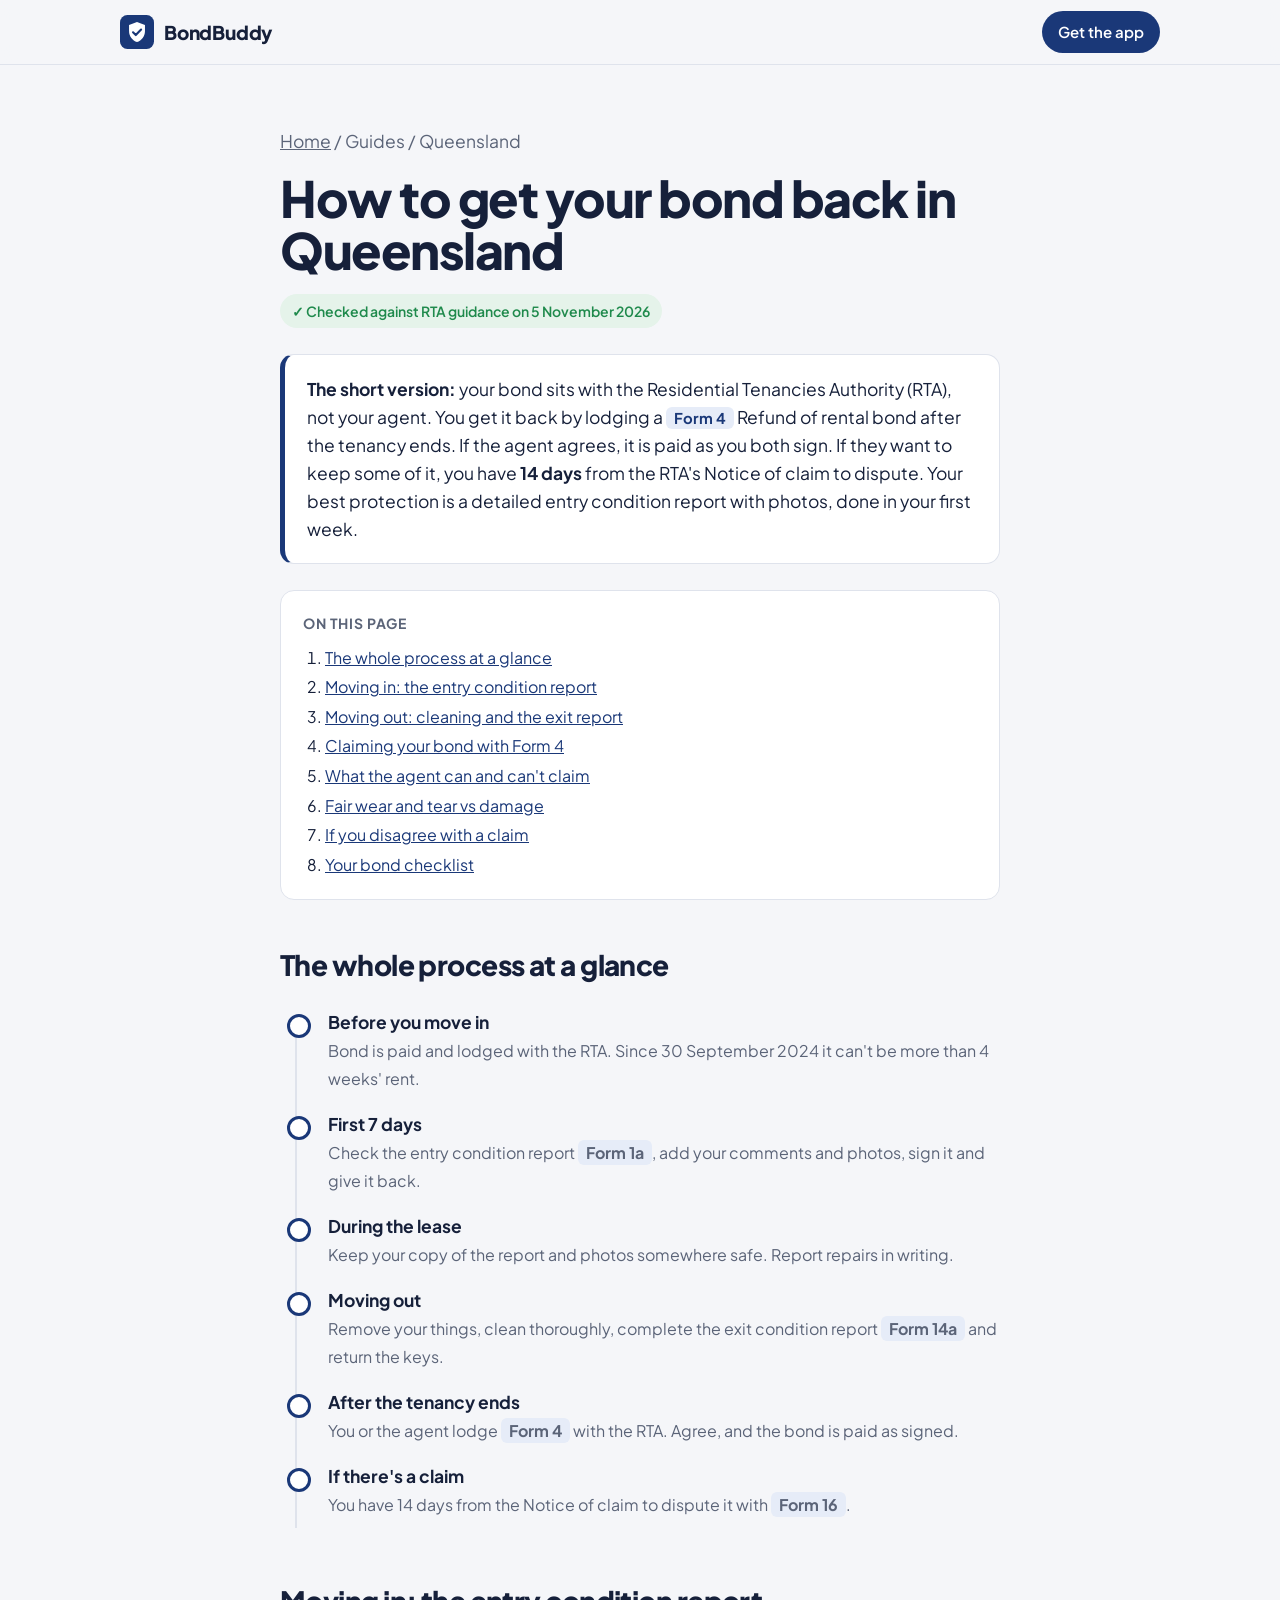
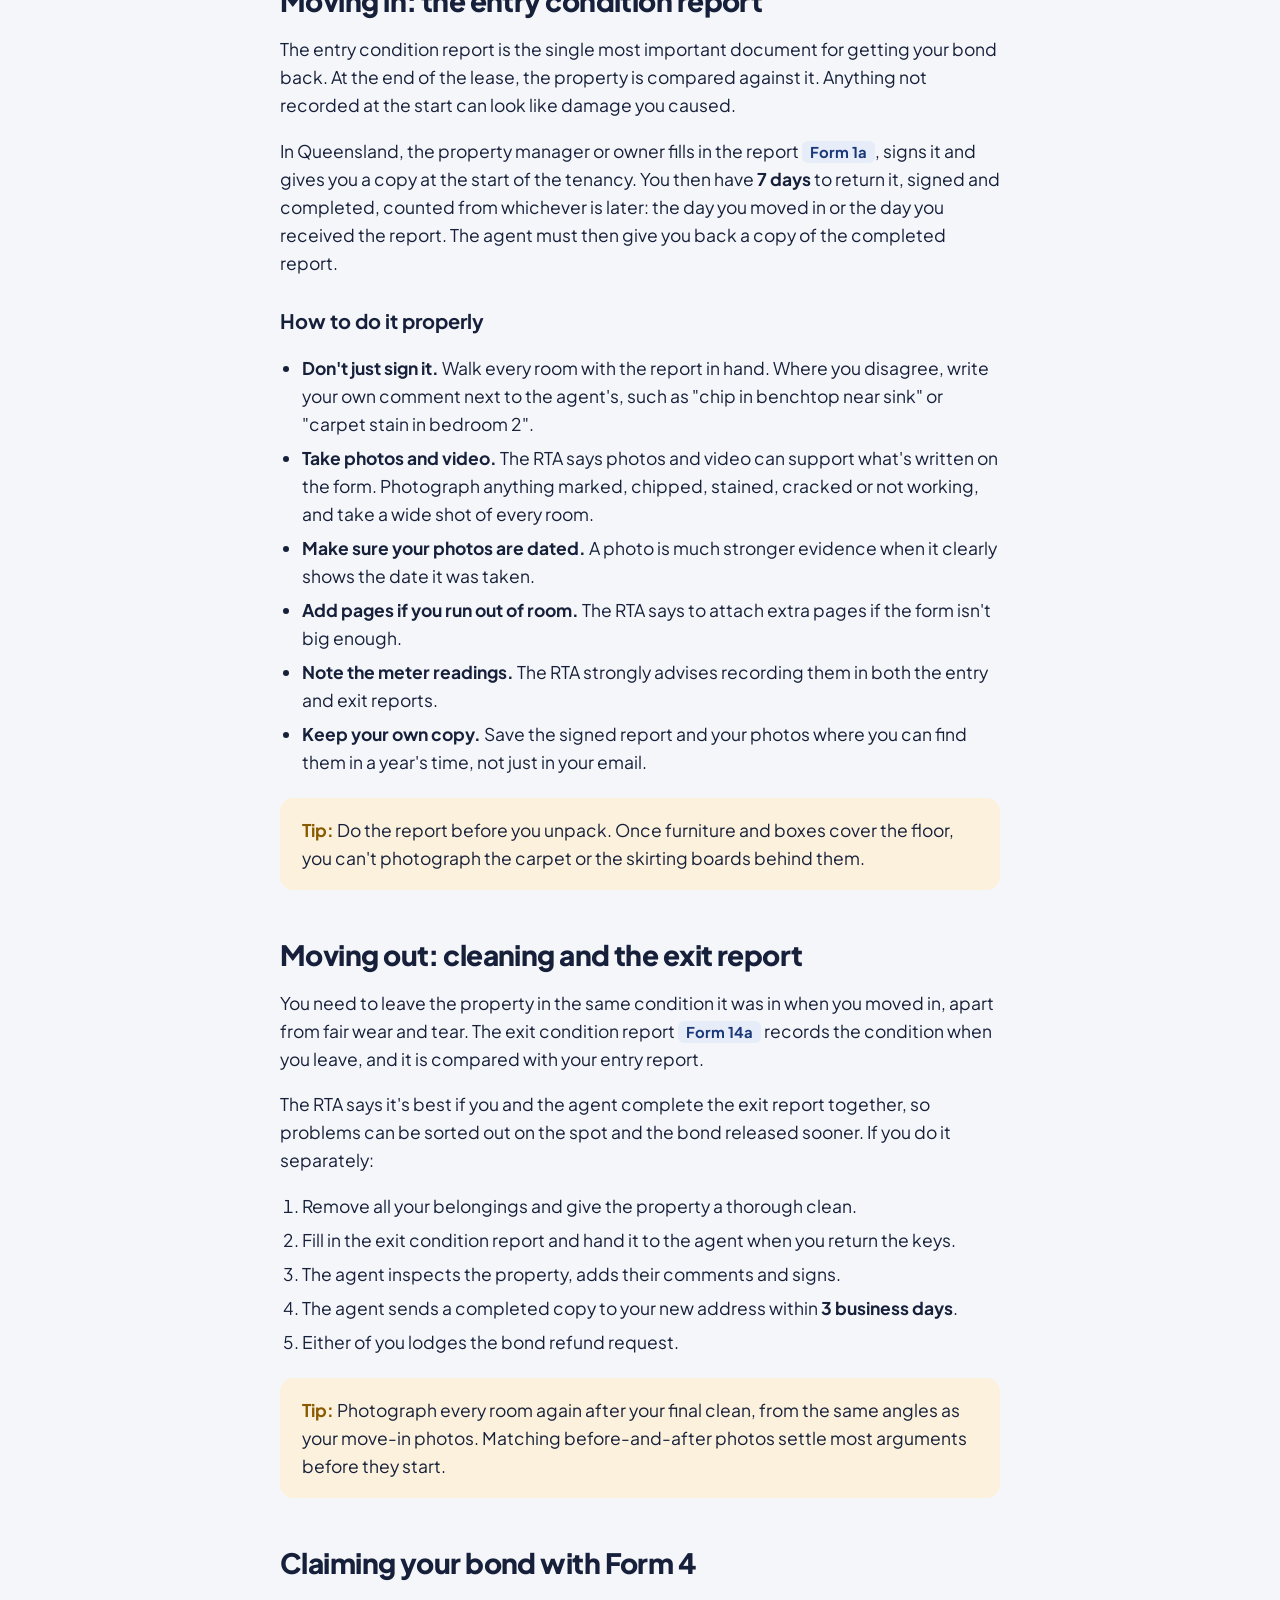
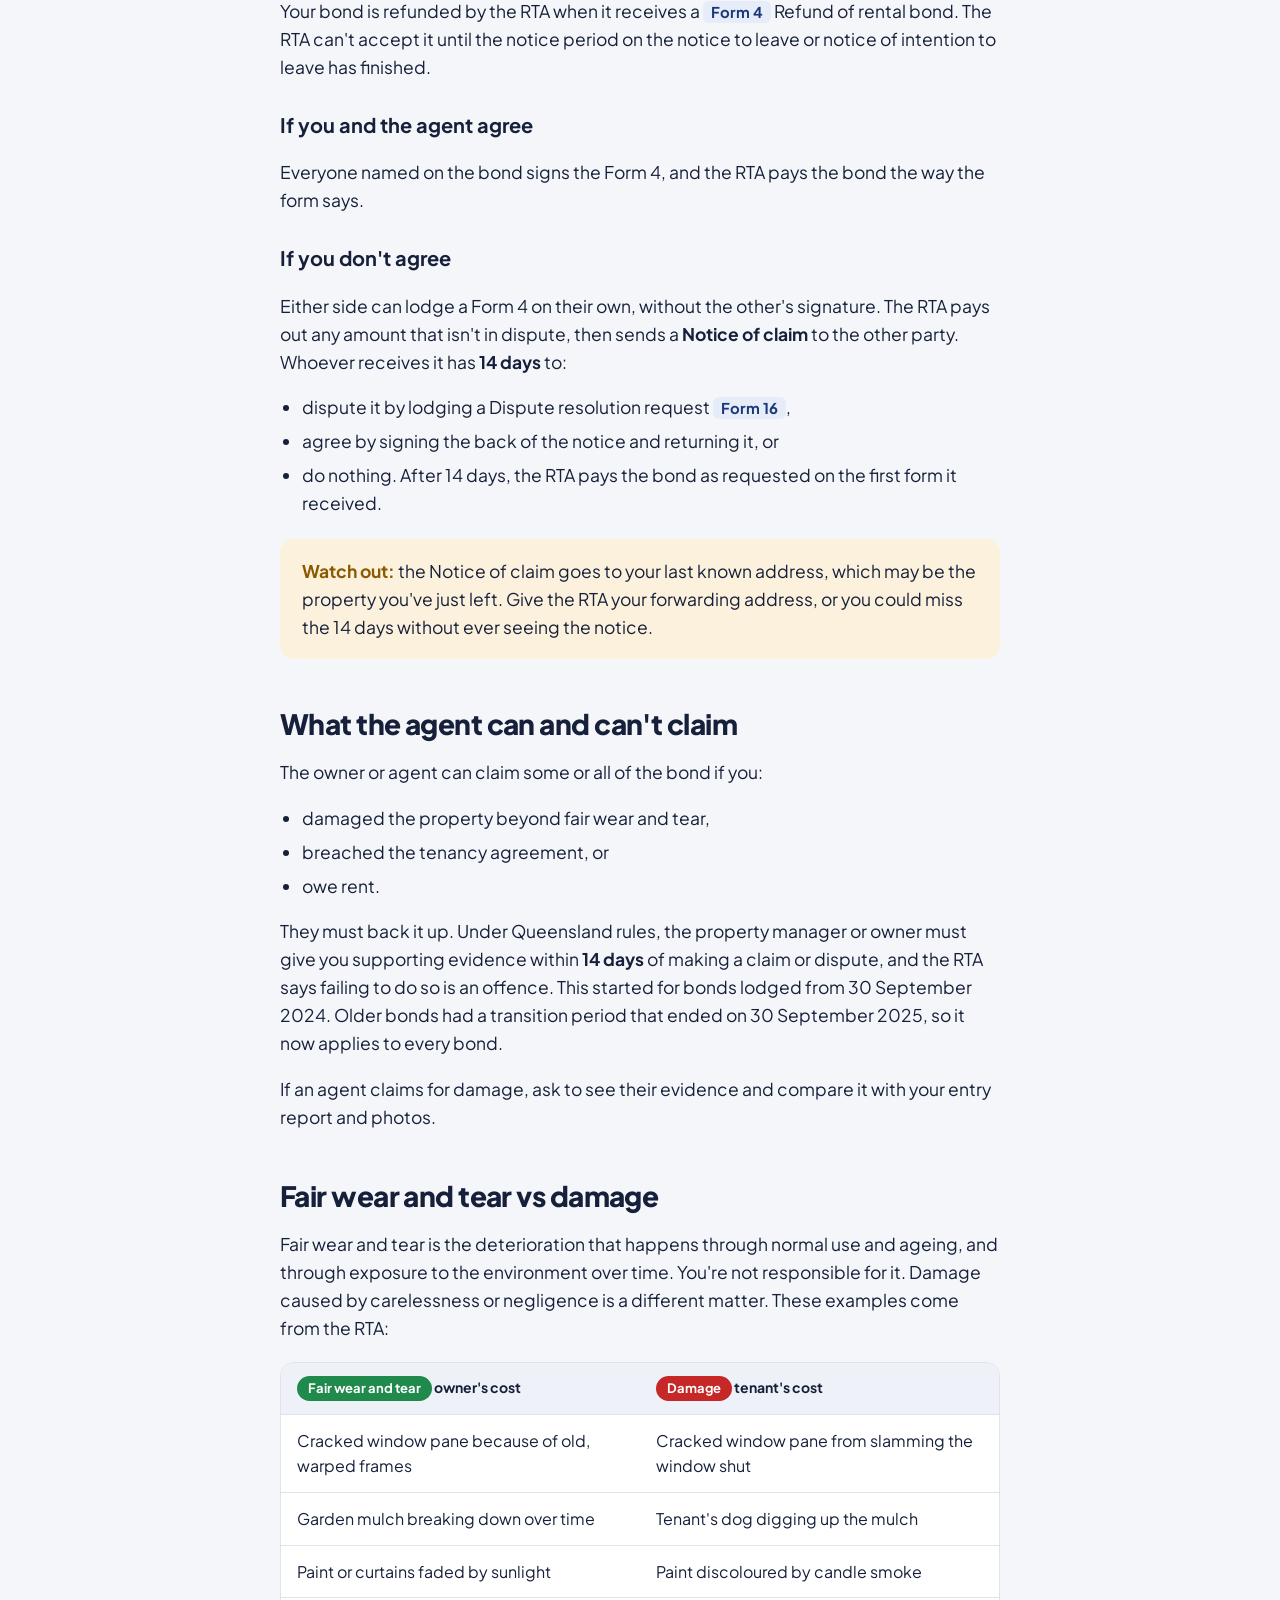
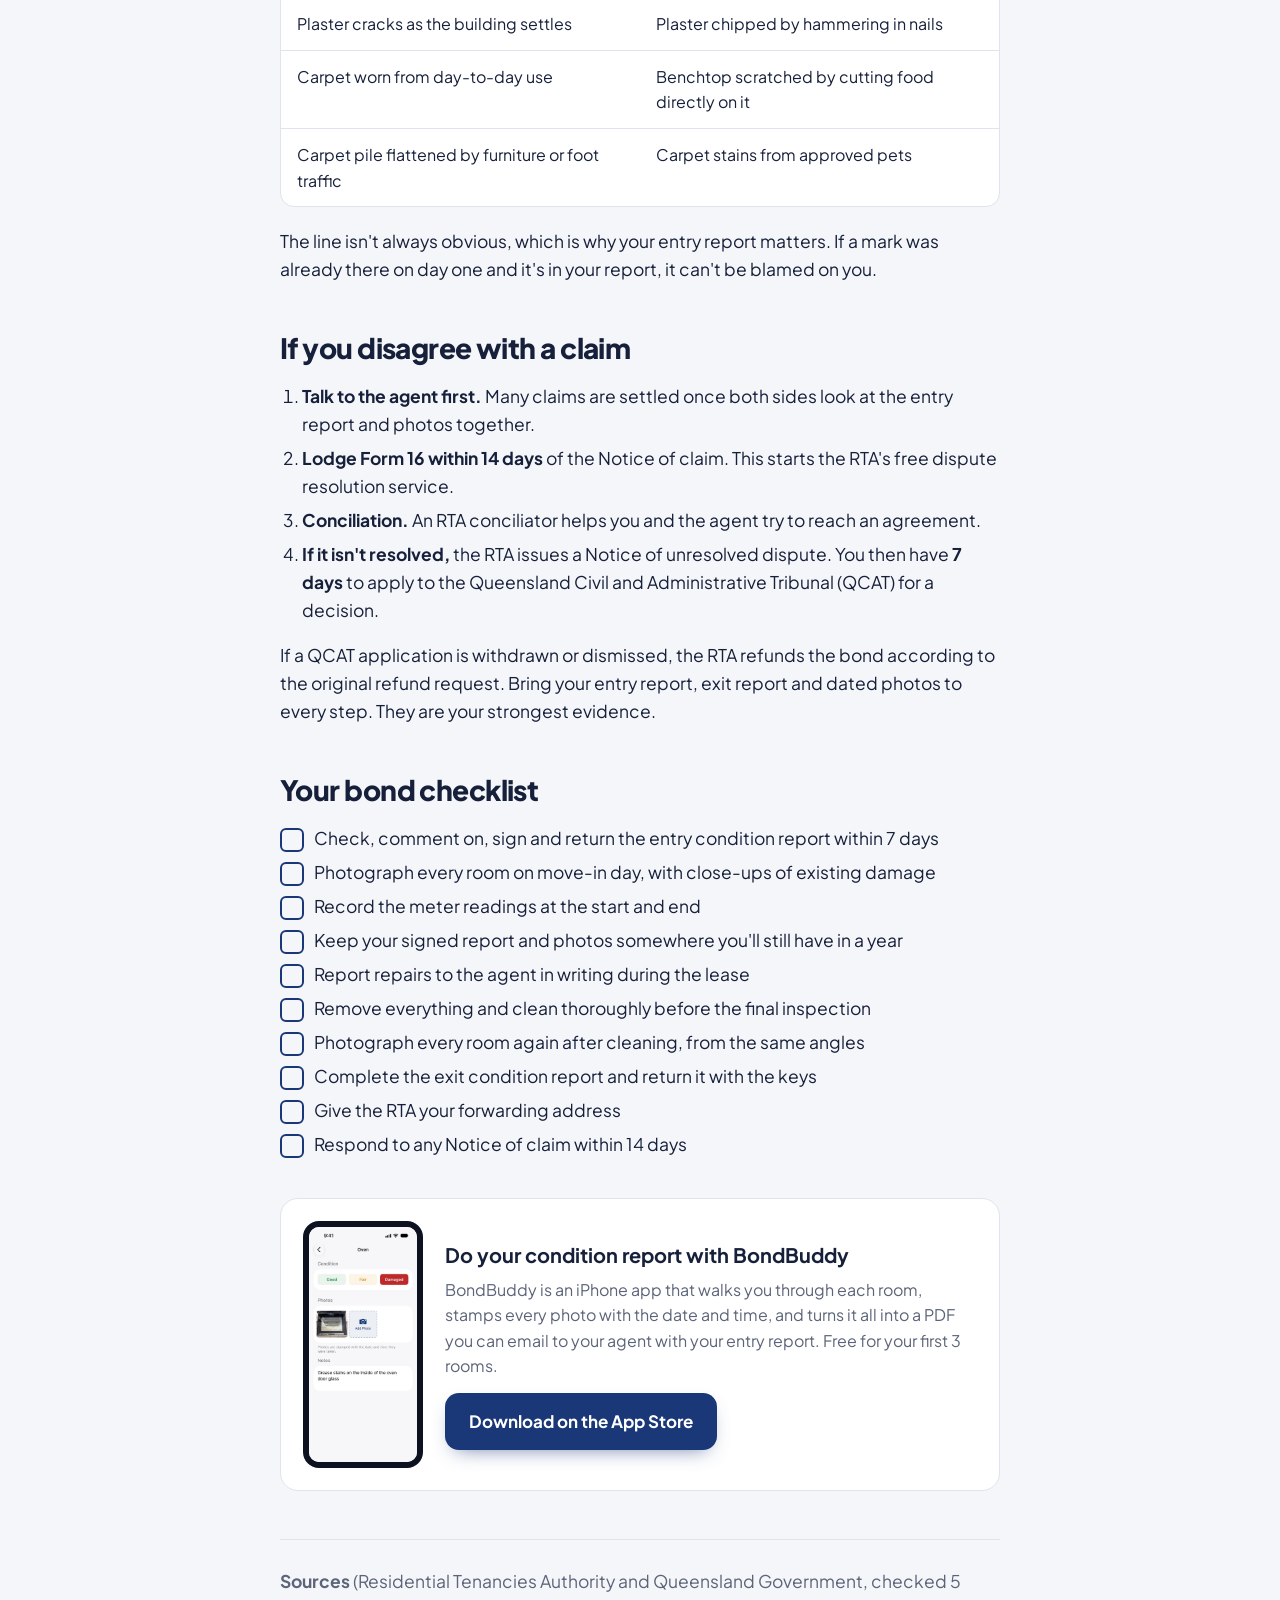
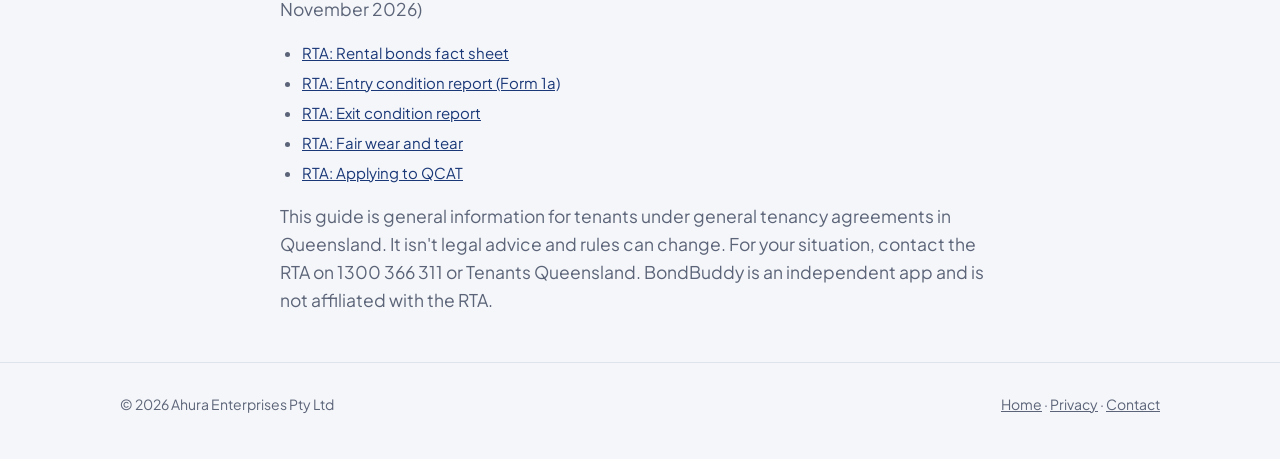
==== bond-back-queensland.html @ a448bb07 "Add files via upload" ====
<!doctype html>
<html lang="en-AU">
<head>
  <meta charset="utf-8">
  <meta name="viewport" content="width=device-width, initial-scale=1">
  <title>How to Get Your Bond Back in Queensland (2026 Tenant Guide) | BondBuddy</title>
  <meta name="description" content="A step-by-step guide for Queensland renters: the entry condition report, exit report, Form 4 bond refund, the 14-day dispute window, fair wear and tear, and what to do if the agent claims your bond.">
  <link rel="canonical" href="https://bondbuddyapp.com/bond-back-queensland.html">
  <link rel="icon" href="favicon.svg" type="image/svg+xml">
  <link rel="apple-touch-icon" href="apple-touch-icon.png">
  <meta name="apple-itunes-app" content="app-id=6800467754">
  <meta property="og:type" content="article">
  <meta property="og:title" content="How to get your bond back in Queensland">
  <meta property="og:description" content="Entry report, exit report, Form 4, the 14-day dispute window and fair wear and tear, explained for tenants.">
  <meta property="og:url" content="https://bondbuddyapp.com/bond-back-queensland.html">
  <meta property="og:image" content="https://bondbuddyapp.com/og-image.jpg">
  <meta name="twitter:card" content="summary_large_image">
  <link rel="preconnect" href="https://fonts.googleapis.com">
  <link rel="preconnect" href="https://fonts.gstatic.com" crossorigin>
  <link href="https://fonts.googleapis.com/css2?family=Plus+Jakarta+Sans:wght@400;600;700;800&display=swap" rel="stylesheet">
  <link rel="stylesheet" href="style.css">
  <script type="application/ld+json">
  {
    "@context": "https://schema.org",
    "@type": "Article",
    "headline": "How to get your bond back in Queensland",
    "description": "A step-by-step guide for Queensland renters covering the entry and exit condition reports, the Form 4 bond refund, disputes and fair wear and tear.",
    "datePublished": "2026-11-05",
    "dateModified": "2026-11-05",
    "author": { "@type": "Organization", "name": "BondBuddy" },
    "publisher": { "@type": "Organization", "name": "Ahura Enterprises Pty Ltd" },
    "mainEntityOfPage": "https://bondbuddyapp.com/bond-back-queensland.html"
  }
  </script>
  <script type="application/ld+json">
  {
    "@context": "https://schema.org",
    "@type": "FAQPage",
    "mainEntity": [
      {
        "@type": "Question",
        "name": "How long do I have to dispute a bond claim in Queensland?",
        "acceptedAnswer": { "@type": "Answer", "text": "14 days from when the RTA sends you a Notice of claim. To dispute, lodge a Dispute resolution request (Form 16). If you do nothing for 14 days, the RTA pays the bond as requested on the first refund form it received." }
      },
      {
        "@type": "Question",
        "name": "How long do I have to return my entry condition report in Queensland?",
        "acceptedAnswer": { "@type": "Answer", "text": "7 days after the later of the day you moved in or the day you were given the report. Add your own comments on anything you disagree with before you sign and return it." }
      },
      {
        "@type": "Question",
        "name": "Can the agent claim my bond for fair wear and tear?",
        "acceptedAnswer": { "@type": "Answer", "text": "No. Tenants must leave the property in the same condition as at the start, apart from fair wear and tear. Wear from normal use and ageing, such as faded paint or carpet worn by foot traffic, is the owner's responsibility." }
      },
      {
        "@type": "Question",
        "name": "Does the agent have to show me evidence for a bond claim?",
        "acceptedAnswer": { "@type": "Answer", "text": "Yes. Under Queensland rules the property manager or owner must give you supporting evidence within 14 days of making a claim or dispute. The RTA says not providing it is an offence." }
      }
    ]
  }
  </script>
</head>
<body>

<header class="site-header">
  <div class="wrap">
    <a class="brand" href="./">
      <svg viewBox="0 0 64 64" aria-hidden="true"><rect width="64" height="64" rx="14" fill="#1a3878"/><path d="M32 13l15 6v11c0 10.5-6.4 17.6-15 21-8.6-3.4-15-10.5-15-21V19z" fill="#fff"/><path d="M24.5 32.5l5.2 5.2 10-10.4" fill="none" stroke="#1a3878" stroke-width="4" stroke-linecap="round" stroke-linejoin="round"/></svg>
      BondBuddy
    </a>
    <nav class="nav">
      <a class="btn-small" href="https://apps.apple.com/app/apple-store/id6800467754?pt=128918970&amp;ct=bondbuddy-web&amp;mt=8">Get the app</a>
    </nav>
  </div>
</header>

<main class="article">
  <div class="wrap">
    <p class="crumbs"><a href="./">Home</a> / Guides / Queensland</p>
    <h1>How to get your bond back in Queensland</h1>
    <span class="checked">✓ Checked against RTA guidance on 5 November 2026</span>

    <div class="answer">
      <p><strong>The short version:</strong> your bond sits with the Residential Tenancies Authority (RTA), not your agent. You get it back by lodging a <span class="form-tag">Form 4</span> Refund of rental bond after the tenancy ends. If the agent agrees, it is paid as you both sign. If they want to keep some of it, you have <strong>14 days</strong> from the RTA's Notice of claim to dispute. Your best protection is a detailed entry condition report with photos, done in your first week.</p>
    </div>

    <nav class="toc" aria-label="On this page">
      <strong>On this page</strong>
      <ol>
        <li><a href="#timeline">The whole process at a glance</a></li>
        <li><a href="#move-in">Moving in: the entry condition report</a></li>
        <li><a href="#move-out">Moving out: cleaning and the exit report</a></li>
        <li><a href="#refund">Claiming your bond with Form 4</a></li>
        <li><a href="#claims">What the agent can and can't claim</a></li>
        <li><a href="#wear">Fair wear and tear vs damage</a></li>
        <li><a href="#dispute">If you disagree with a claim</a></li>
        <li><a href="#checklist">Your bond checklist</a></li>
      </ol>
    </nav>

    <h2 id="timeline">The whole process at a glance</h2>
    <ol class="timeline">
      <li><strong>Before you move in</strong><span>Bond is paid and lodged with the RTA. Since 30 September 2024 it can't be more than 4 weeks' rent.</span></li>
      <li><strong>First 7 days</strong><span>Check the entry condition report <span class="form-tag">Form 1a</span>, add your comments and photos, sign it and give it back.</span></li>
      <li><strong>During the lease</strong><span>Keep your copy of the report and photos somewhere safe. Report repairs in writing.</span></li>
      <li><strong>Moving out</strong><span>Remove your things, clean thoroughly, complete the exit condition report <span class="form-tag">Form 14a</span> and return the keys.</span></li>
      <li><strong>After the tenancy ends</strong><span>You or the agent lodge <span class="form-tag">Form 4</span> with the RTA. Agree, and the bond is paid as signed.</span></li>
      <li><strong>If there's a claim</strong><span>You have 14 days from the Notice of claim to dispute it with <span class="form-tag">Form 16</span>.</span></li>
    </ol>

    <h2 id="move-in">Moving in: the entry condition report</h2>
    <p>The entry condition report is the single most important document for getting your bond back. At the end of the lease, the property is compared against it. Anything not recorded at the start can look like damage you caused.</p>
    <p>In Queensland, the property manager or owner fills in the report <span class="form-tag">Form 1a</span>, signs it and gives you a copy at the start of the tenancy. You then have <strong>7 days</strong> to return it, signed and completed, counted from whichever is later: the day you moved in or the day you received the report. The agent must then give you back a copy of the completed report.</p>
    <h3>How to do it properly</h3>
    <ul>
      <li><strong>Don't just sign it.</strong> Walk every room with the report in hand. Where you disagree, write your own comment next to the agent's, such as "chip in benchtop near sink" or "carpet stain in bedroom 2".</li>
      <li><strong>Take photos and video.</strong> The RTA says photos and video can support what's written on the form. Photograph anything marked, chipped, stained, cracked or not working, and take a wide shot of every room.</li>
      <li><strong>Make sure your photos are dated.</strong> A photo is much stronger evidence when it clearly shows the date it was taken.</li>
      <li><strong>Add pages if you run out of room.</strong> The RTA says to attach extra pages if the form isn't big enough.</li>
      <li><strong>Note the meter readings.</strong> The RTA strongly advises recording them in both the entry and exit reports.</li>
      <li><strong>Keep your own copy.</strong> Save the signed report and your photos where you can find them in a year's time, not just in your email.</li>
    </ul>

    <div class="tip">
      <p><strong>Tip:</strong> Do the report before you unpack. Once furniture and boxes cover the floor, you can't photograph the carpet or the skirting boards behind them.</p>
    </div>

    <h2 id="move-out">Moving out: cleaning and the exit report</h2>
    <p>You need to leave the property in the same condition it was in when you moved in, apart from fair wear and tear. The exit condition report <span class="form-tag">Form 14a</span> records the condition when you leave, and it is compared with your entry report.</p>
    <p>The RTA says it's best if you and the agent complete the exit report together, so problems can be sorted out on the spot and the bond released sooner. If you do it separately:</p>
    <ol>
      <li>Remove all your belongings and give the property a thorough clean.</li>
      <li>Fill in the exit condition report and hand it to the agent when you return the keys.</li>
      <li>The agent inspects the property, adds their comments and signs.</li>
      <li>The agent sends a completed copy to your new address within <strong>3 business days</strong>.</li>
      <li>Either of you lodges the bond refund request.</li>
    </ol>
    <div class="tip">
      <p><strong>Tip:</strong> Photograph every room again after your final clean, from the same angles as your move-in photos. Matching before-and-after photos settle most arguments before they start.</p>
    </div>

    <h2 id="refund">Claiming your bond with Form 4</h2>
    <p>Your bond is refunded by the RTA when it receives a <span class="form-tag">Form 4</span> Refund of rental bond. The RTA can't accept it until the notice period on the notice to leave or notice of intention to leave has finished.</p>
    <h3>If you and the agent agree</h3>
    <p>Everyone named on the bond signs the Form 4, and the RTA pays the bond the way the form says.</p>
    <h3>If you don't agree</h3>
    <p>Either side can lodge a Form 4 on their own, without the other's signature. The RTA pays out any amount that isn't in dispute, then sends a <strong>Notice of claim</strong> to the other party. Whoever receives it has <strong>14 days</strong> to:</p>
    <ul>
      <li>dispute it by lodging a Dispute resolution request <span class="form-tag">Form 16</span>,</li>
      <li>agree by signing the back of the notice and returning it, or</li>
      <li>do nothing. After 14 days, the RTA pays the bond as requested on the first form it received.</li>
    </ul>
    <div class="tip">
      <p><strong>Watch out:</strong> the Notice of claim goes to your last known address, which may be the property you've just left. Give the RTA your forwarding address, or you could miss the 14 days without ever seeing the notice.</p>
    </div>

    <h2 id="claims">What the agent can and can't claim</h2>
    <p>The owner or agent can claim some or all of the bond if you:</p>
    <ul>
      <li>damaged the property beyond fair wear and tear,</li>
      <li>breached the tenancy agreement, or</li>
      <li>owe rent.</li>
    </ul>
    <p>They must back it up. Under Queensland rules, the property manager or owner must give you supporting evidence within <strong>14 days</strong> of making a claim or dispute, and the RTA says failing to do so is an offence. This started for bonds lodged from 30 September 2024. Older bonds had a transition period that ended on 30 September 2025, so it now applies to every bond.</p>
    <p>If an agent claims for damage, ask to see their evidence and compare it with your entry report and photos.</p>

    <h2 id="wear">Fair wear and tear vs damage</h2>
    <p>Fair wear and tear is the deterioration that happens through normal use and ageing, and through exposure to the environment over time. You're not responsible for it. Damage caused by carelessness or negligence is a different matter. These examples come from the RTA:</p>
    <table class="compare">
      <thead><tr><th><span class="badge good">Fair wear and tear</span> owner's cost</th><th><span class="badge damaged">Damage</span> tenant's cost</th></tr></thead>
      <tbody>
        <tr><td data-label="Fair wear and tear">Cracked window pane because of old, warped frames</td><td data-label="Damage">Cracked window pane from slamming the window shut</td></tr>
        <tr><td data-label="Fair wear and tear">Garden mulch breaking down over time</td><td data-label="Damage">Tenant's dog digging up the mulch</td></tr>
        <tr><td data-label="Fair wear and tear">Paint or curtains faded by sunlight</td><td data-label="Damage">Paint discoloured by candle smoke</td></tr>
        <tr><td data-label="Fair wear and tear">Plaster cracks as the building settles</td><td data-label="Damage">Plaster chipped by hammering in nails</td></tr>
        <tr><td data-label="Fair wear and tear">Carpet worn from day-to-day use</td><td data-label="Damage">Benchtop scratched by cutting food directly on it</td></tr>
        <tr><td data-label="Fair wear and tear">Carpet pile flattened by furniture or foot traffic</td><td data-label="Damage">Carpet stains from approved pets</td></tr>
      </tbody>
    </table>
    <p>The line isn't always obvious, which is why your entry report matters. If a mark was already there on day one and it's in your report, it can't be blamed on you.</p>

    <h2 id="dispute">If you disagree with a claim</h2>
    <ol>
      <li><strong>Talk to the agent first.</strong> Many claims are settled once both sides look at the entry report and photos together.</li>
      <li><strong>Lodge Form 16 within 14 days</strong> of the Notice of claim. This starts the RTA's free dispute resolution service.</li>
      <li><strong>Conciliation.</strong> An RTA conciliator helps you and the agent try to reach an agreement.</li>
      <li><strong>If it isn't resolved,</strong> the RTA issues a Notice of unresolved dispute. You then have <strong>7 days</strong> to apply to the Queensland Civil and Administrative Tribunal (QCAT) for a decision.</li>
    </ol>
    <p>If a QCAT application is withdrawn or dismissed, the RTA refunds the bond according to the original refund request. Bring your entry report, exit report and dated photos to every step. They are your strongest evidence.</p>

    <h2 id="checklist">Your bond checklist</h2>
    <ul class="checklist">
      <li>Check, comment on, sign and return the entry condition report within 7 days</li>
      <li>Photograph every room on move-in day, with close-ups of existing damage</li>
      <li>Record the meter readings at the start and end</li>
      <li>Keep your signed report and photos somewhere you'll still have in a year</li>
      <li>Report repairs to the agent in writing during the lease</li>
      <li>Remove everything and clean thoroughly before the final inspection</li>
      <li>Photograph every room again after cleaning, from the same angles</li>
      <li>Complete the exit condition report and return it with the keys</li>
      <li>Give the RTA your forwarding address</li>
      <li>Respond to any Notice of claim within 14 days</li>
    </ul>

    <div class="app-box">
      <img src="shot-item.jpg" width="640" height="1391" loading="lazy" alt="BondBuddy item screen with a damaged oven, photo and note">
      <div>
        <h3>Do your condition report with BondBuddy</h3>
        <p>BondBuddy is an iPhone app that walks you through each room, stamps every photo with the date and time, and turns it all into a PDF you can email to your agent with your entry report. Free for your first 3 rooms.</p>
        <a class="btn" href="https://apps.apple.com/app/apple-store/id6800467754?pt=128918970&amp;ct=bondbuddy-web&amp;mt=8">Download on the App Store</a>
      </div>
    </div>

    <div class="sources">
      <p><strong>Sources</strong> (Residential Tenancies Authority and Queensland Government, checked 5 November 2026)</p>
      <ul>
        <li><a href="https://www.rta.qld.gov.au/forms-resources/fact-sheets/general-tenancy-fact-sheets/rental-bonds-fact-sheet">RTA: Rental bonds fact sheet</a></li>
        <li><a href="https://www.rta.qld.gov.au/forms-resources/forms/forms-for-general-tenancies/entry-condition-report-general-tenancies-form-1a">RTA: Entry condition report (Form 1a)</a></li>
        <li><a href="https://rta.qld.gov.au/renting/ending-a-tenancy/exit-condition-report">RTA: Exit condition report</a></li>
        <li><a href="https://www.rta.qld.gov.au/renting/ending-a-tenancy/bond-refunds/fair-wear-and-tear">RTA: Fair wear and tear</a></li>
        <li><a href="https://www.rta.qld.gov.au/disputes/applying-to-qcat">RTA: Applying to QCAT</a></li>
      </ul>
      <p class="disclaimer">This guide is general information for tenants under general tenancy agreements in Queensland. It isn't legal advice and rules can change. For your situation, contact the RTA on 1300 366 311 or Tenants Queensland. BondBuddy is an independent app and is not affiliated with the RTA.</p>
    </div>
  </div>
</main>

<footer class="site-footer">
  <div class="wrap">
    <span>© 2026 Ahura Enterprises Pty Ltd</span>
    <span><a href="./">Home</a> · <a href="privacy.html">Privacy</a> · <a href="mailto:ahuraenterprises@icloud.com">Contact</a></span>
  </div>
</footer>

</body>
</html>
---- style.css ----
/* BondBuddy website — shared styles */
:root {
  --navy: #1a3878;
  --navy-deep: #0f2350;
  --ink: #16203a;
  --muted: #5b6478;
  --line: #dfe3ec;
  --paper: #f5f6f9;
  --card: #ffffff;
  --good: #1f8a4c;
  --good-bg: #e5f3ea;
  --fair: #d9940f;
  --fair-bg: #fcf1dc;
  --damaged: #c62828;
  --damaged-bg: #fbe4e4;
  --radius: 18px;
  --maxw: 1080px;
}

* { box-sizing: border-box; }
html { -webkit-text-size-adjust: 100%; }
body {
  margin: 0;
  background: var(--paper);
  color: var(--ink);
  font-family: "Plus Jakarta Sans", -apple-system, BlinkMacSystemFont, "Segoe UI", sans-serif;
  font-size: 17px;
  line-height: 1.6;
}
img { max-width: 100%; height: auto; display: block; }
a { color: var(--navy); }
a:hover { color: var(--navy-deep); }

.wrap { max-width: var(--maxw); margin: 0 auto; padding: 0 20px; }

/* ---------- Header ---------- */
.site-header {
  position: sticky; top: 0; z-index: 10;
  background: rgba(245, 246, 249, 0.92);
  backdrop-filter: saturate(160%) blur(10px);
  -webkit-backdrop-filter: saturate(160%) blur(10px);
  border-bottom: 1px solid var(--line);
}
.site-header .wrap {
  display: flex; align-items: center; justify-content: space-between;
  height: 64px; gap: 16px;
}
.brand {
  display: flex; align-items: center; gap: 10px;
  text-decoration: none; color: var(--ink);
  font-weight: 800; font-size: 19px; letter-spacing: -0.01em;
}
.brand svg { width: 34px; height: 34px; flex: none; }
.nav { display: flex; align-items: center; gap: 22px; }
.nav a { text-decoration: none; color: var(--muted); font-weight: 600; font-size: 15px; }
.nav a:hover { color: var(--ink); }
.nav .btn-small {
  background: var(--navy); color: #fff; padding: 9px 16px; border-radius: 999px;
}
.nav .btn-small:hover { background: var(--navy-deep); color: #fff; }
@media (max-width: 640px) {
  .nav .hide-sm { display: none; }
}

/* ---------- Buttons ---------- */
.btn {
  display: inline-flex; align-items: center; gap: 10px;
  background: var(--navy); color: #fff; text-decoration: none;
  font-weight: 700; font-size: 17px;
  padding: 15px 24px; border-radius: 14px;
  box-shadow: 0 8px 20px -10px rgba(26, 56, 120, 0.7);
}
.btn:hover { background: var(--navy-deep); color: #fff; }
.btn svg { width: 20px; height: 20px; }
.btn-note { color: var(--muted); font-size: 14px; margin-top: 12px; }

/* ---------- Condition badges (the visual motif) ---------- */
.badge {
  display: inline-block; font-weight: 700; font-size: 13px; line-height: 1;
  padding: 6px 11px; border-radius: 999px; color: #fff; white-space: nowrap;
}
.badge.good { background: var(--good); }
.badge.fair { background: var(--fair); }
.badge.damaged { background: var(--damaged); }

/* ---------- Hero ---------- */
.hero { padding: 64px 0 40px; }
.hero .wrap {
  display: grid; grid-template-columns: 1.15fr 0.85fr; gap: 48px; align-items: center;
}
.eyebrow {
  display: inline-flex; align-items: center; gap: 8px;
  font-size: 13px; font-weight: 700; letter-spacing: 0.08em; text-transform: uppercase;
  color: var(--navy);
}
h1 {
  font-size: clamp(38px, 5.6vw, 62px); line-height: 1.04; letter-spacing: -0.03em;
  margin: 14px 0 18px; font-weight: 800;
}
h1 .strike { position: relative; white-space: nowrap; }
.lede { font-size: 19px; color: var(--muted); max-width: 34em; margin: 0 0 28px; }
.hero-badges { display: flex; gap: 8px; margin-top: 26px; flex-wrap: wrap; }

.phone {
  background: #0d1220; border-radius: 44px; padding: 11px;
  box-shadow: 0 30px 60px -28px rgba(15, 35, 80, 0.55), 0 0 0 1px rgba(255,255,255,0.06) inset;
  max-width: 300px; margin: 0 auto;
}
.phone img { border-radius: 34px; width: 100%; }

@media (max-width: 820px) {
  .hero { padding-top: 36px; }
  .hero .wrap { grid-template-columns: 1fr; gap: 36px; }
  .phone { max-width: 250px; }
}

/* ---------- Deadline strip ---------- */
.deadlines { padding: 24px 0 8px; }
.deadlines .panel {
  background: var(--navy); color: #fff; border-radius: var(--radius);
  padding: 30px 30px 26px;
}
.deadlines h2 { color: #fff; font-size: 22px; margin: 0 0 4px; letter-spacing: -0.01em; }
.deadlines .sub { color: #c9d4ee; margin: 0 0 22px; font-size: 15px; }
.deadline-grid { display: grid; grid-template-columns: repeat(3, 1fr); gap: 16px; }
.deadline {
  background: rgba(255,255,255,0.07); border: 1px solid rgba(255,255,255,0.12);
  border-radius: 14px; padding: 18px;
}
.deadline .num { font-size: 40px; font-weight: 800; line-height: 1; letter-spacing: -0.03em; }
.deadline .num span { font-size: 17px; font-weight: 700; margin-left: 4px; letter-spacing: 0; }
.deadline p { margin: 10px 0 0; font-size: 15px; color: #dfe6f6; line-height: 1.45; }
.deadlines .more { margin: 18px 0 0; font-size: 15px; }
.deadlines .more a { color: #fff; font-weight: 700; }
@media (max-width: 760px) { .deadline-grid { grid-template-columns: 1fr; } }

/* ---------- Steps ---------- */
section.block { padding: 64px 0; }
.block h2 {
  font-size: clamp(28px, 3.6vw, 40px); line-height: 1.1; letter-spacing: -0.02em;
  margin: 0 0 12px; font-weight: 800;
}
.block .intro { color: var(--muted); max-width: 40em; margin: 0 0 40px; font-size: 18px; }

.steps { display: grid; grid-template-columns: repeat(3, 1fr); gap: 22px; }
.step {
  background: var(--card); border: 1px solid var(--line); border-radius: var(--radius);
  padding: 22px 22px 0; display: flex; flex-direction: column; overflow: hidden;
}
.step .n {
  width: 30px; height: 30px; border-radius: 50%; background: var(--navy); color: #fff;
  display: grid; place-items: center; font-weight: 800; font-size: 14px;
}
.step h3 { font-size: 20px; margin: 14px 0 6px; letter-spacing: -0.01em; }
.step p { margin: 0 0 22px; color: var(--muted); font-size: 16px; }
.step .shot {
  margin-top: auto; border-radius: 22px 22px 0 0; overflow: hidden;
  border: 8px solid #0d1220; border-bottom: 0; max-height: 330px;
}
@media (max-width: 860px) { .steps { grid-template-columns: 1fr; } .step .shot { max-width: 300px; margin-left: auto; margin-right: auto; } }

/* ---------- Pricing ---------- */
.pricing { display: grid; grid-template-columns: 1fr 1fr; gap: 22px; }
.plan {
  background: var(--card); border: 1px solid var(--line); border-radius: var(--radius);
  padding: 28px;
}
.plan.featured { border: 2px solid var(--navy); }
.plan .label { font-size: 13px; font-weight: 700; letter-spacing: 0.08em; text-transform: uppercase; color: var(--muted); }
.plan .price { font-size: 44px; font-weight: 800; letter-spacing: -0.03em; margin: 6px 0 2px; }
.plan .price small { font-size: 16px; font-weight: 600; color: var(--muted); letter-spacing: 0; }
.plan ul { list-style: none; padding: 0; margin: 18px 0 0; }
.plan li { padding: 8px 0 8px 30px; position: relative; border-top: 1px solid var(--line); font-size: 16px; }
.plan li::before {
  content: ""; position: absolute; left: 0; top: 12px; width: 18px; height: 18px; border-radius: 50%;
  background: var(--good-bg) url("data:image/svg+xml,%3Csvg xmlns='http://www.w3.org/2000/svg' viewBox='0 0 20 20'%3E%3Cpath d='M5 10.5l3 3 7-7' fill='none' stroke='%231f8a4c' stroke-width='2.4' stroke-linecap='round' stroke-linejoin='round'/%3E%3C/svg%3E") center/12px no-repeat;
}
.promise {
  margin-top: 22px; display: grid; grid-template-columns: repeat(3, 1fr); gap: 16px;
}
.promise div { background: var(--card); border: 1px solid var(--line); border-radius: 14px; padding: 16px 18px; font-size: 15px; color: var(--muted); }
.promise strong { display: block; color: var(--ink); font-size: 16px; margin-bottom: 2px; }
@media (max-width: 760px) { .pricing, .promise { grid-template-columns: 1fr; } }

/* ---------- Guide card ---------- */
.guide-card {
  display: grid; grid-template-columns: 1fr auto; gap: 24px; align-items: center;
  background: var(--card); border: 1px solid var(--line); border-radius: var(--radius); padding: 30px;
  text-decoration: none; color: var(--ink);
}
.guide-card:hover { border-color: var(--navy); }
.guide-card h3 { font-size: 24px; margin: 6px 0 6px; letter-spacing: -0.01em; }
.guide-card p { margin: 0; color: var(--muted); }
.guide-card .arrow { font-size: 30px; color: var(--navy); font-weight: 800; }

/* ---------- Final CTA ---------- */
.cta { text-align: center; padding: 72px 0 80px; }
.cta h2 { margin-bottom: 10px; }
.cta p { color: var(--muted); margin: 0 auto 28px; max-width: 32em; }

/* ---------- Footer ---------- */
.site-footer { border-top: 1px solid var(--line); padding: 30px 0 44px; font-size: 14px; color: var(--muted); }
.site-footer .wrap { display: flex; flex-wrap: wrap; justify-content: space-between; gap: 14px 30px; }
.site-footer a { color: var(--muted); }
.site-footer .fine { flex-basis: 100%; font-size: 13px; }

/* ---------- Article (guide pages) ---------- */
.article { padding: 44px 0 30px; }
.article .wrap { max-width: 760px; }
.crumbs { font-size: 14px; color: var(--muted); }
.crumbs a { color: var(--muted); }
.article h1 { font-size: clamp(34px, 5vw, 50px); margin-top: 10px; }
.checked {
  display: inline-flex; align-items: center; gap: 8px; font-size: 14px; color: var(--good);
  background: var(--good-bg); padding: 6px 12px; border-radius: 999px; font-weight: 600;
}
.article h2 {
  font-size: 28px; letter-spacing: -0.02em; line-height: 1.2; margin: 48px 0 12px; font-weight: 800;
  scroll-margin-top: 80px;
}
.article h3 { font-size: 20px; margin: 28px 0 8px; }
.article p, .article li { font-size: 17.5px; }
.article ul, .article ol { padding-left: 22px; }
.article li { margin: 6px 0; }
.form-tag {
  font-size: 0.85em; font-weight: 700; color: var(--navy); background: #e6ecf8;
  padding: 2px 8px; border-radius: 6px; white-space: nowrap;
}

.answer {
  background: var(--card); border: 1px solid var(--line); border-left: 5px solid var(--navy);
  border-radius: 14px; padding: 20px 22px; margin: 26px 0;
}
.answer p { margin: 0; }

.timeline { list-style: none; padding: 0 !important; margin: 26px 0; position: relative; }
.timeline::before { content: ""; position: absolute; left: 15px; top: 8px; bottom: 8px; width: 2px; background: var(--line); }
.timeline li { position: relative; padding: 0 0 18px 48px; margin: 0; }
.timeline li::before {
  content: ""; position: absolute; left: 7px; top: 6px; width: 18px; height: 18px; border-radius: 50%;
  background: var(--card); border: 3px solid var(--navy);
}
.timeline strong { display: block; }
.timeline span { color: var(--muted); font-size: 16px; }

.toc { background: var(--card); border: 1px solid var(--line); border-radius: 14px; padding: 18px 22px; margin: 26px 0; }
.toc strong { font-size: 14px; letter-spacing: 0.06em; text-transform: uppercase; color: var(--muted); }
.toc ol { margin: 8px 0 0; }
.toc li { font-size: 16px; margin: 4px 0; }

table.compare { width: 100%; border-collapse: separate; border-spacing: 0; margin: 20px 0; font-size: 16px; background: var(--card); border: 1px solid var(--line); border-radius: 14px; overflow: hidden; }
table.compare th, table.compare td { text-align: left; padding: 13px 16px; vertical-align: top; border-top: 1px solid var(--line); }
table.compare thead th { border-top: 0; background: #eef1f7; font-size: 14px; }
table.compare td:first-child { width: 50%; }
@media (max-width: 600px) {
  table.compare, table.compare tbody, table.compare tr, table.compare td { display: block; width: 100% !important; }
  table.compare thead { display: none; }
  table.compare tr { border-top: 1px solid var(--line); padding: 6px 0; }
  table.compare td { border: 0; padding: 6px 16px; }
  table.compare td::before { content: attr(data-label); display: block; margin-bottom: 4px; }
}

.tip {
  background: var(--fair-bg); border-radius: 14px; padding: 18px 22px; margin: 22px 0;
}
.tip p { margin: 0; }
.tip strong { color: #8a5a00; }

.checklist { list-style: none; padding: 0 !important; }
.checklist li { padding-left: 34px; position: relative; }
.checklist li::before {
  content: ""; position: absolute; left: 0; top: 4px; width: 20px; height: 20px; border-radius: 6px;
  border: 2px solid var(--navy);
}

.app-box {
  display: grid; grid-template-columns: 120px 1fr; gap: 22px; align-items: center;
  background: var(--card); border: 1px solid var(--line); border-radius: var(--radius); padding: 22px; margin: 40px 0 10px;
}
.app-box img { border-radius: 16px; border: 6px solid #0d1220; }
.app-box h3 { margin: 0 0 6px; }
.app-box p { margin: 0 0 14px; color: var(--muted); font-size: 16px; }
@media (max-width: 560px) { .app-box { grid-template-columns: 1fr; } .app-box img { max-width: 140px; } }

.sources { font-size: 15px; color: var(--muted); border-top: 1px solid var(--line); margin-top: 48px; padding-top: 10px; }
.sources li { font-size: 15px; }
.disclaimer { font-size: 14px; color: var(--muted); }
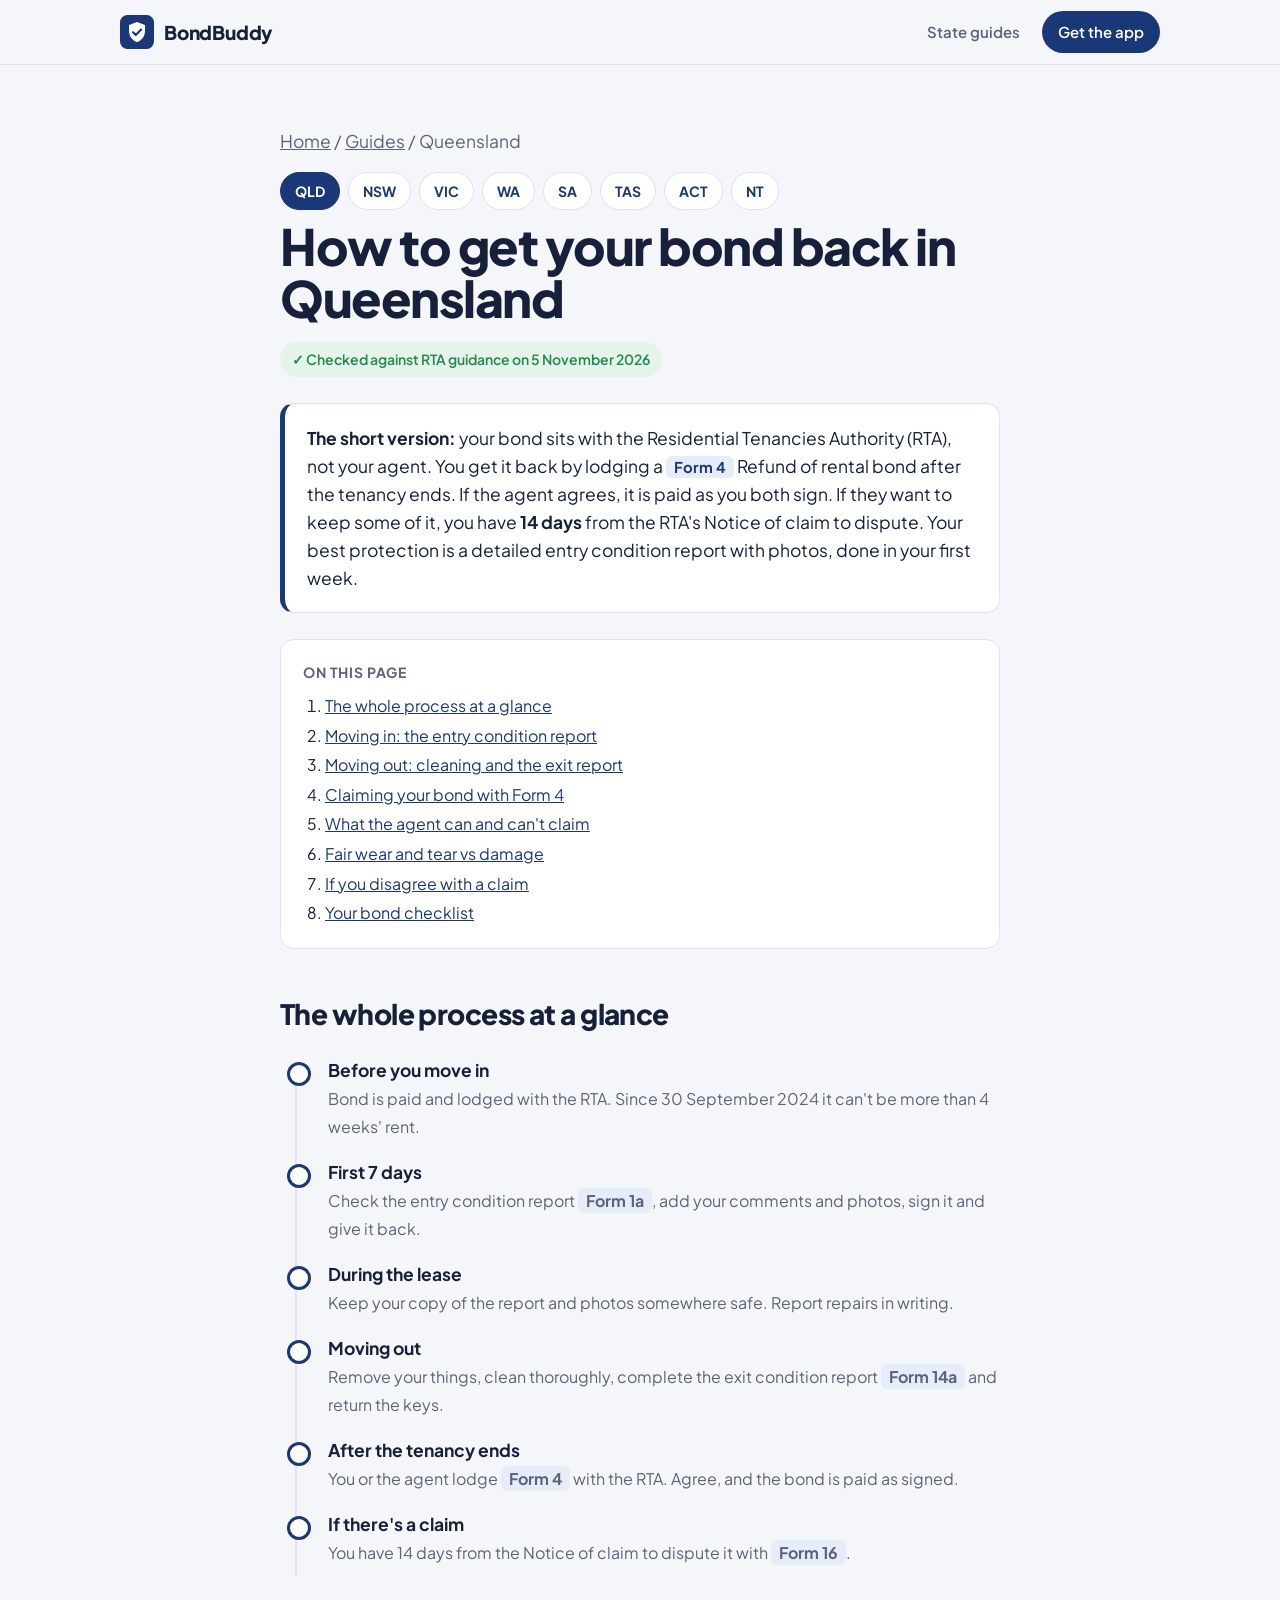
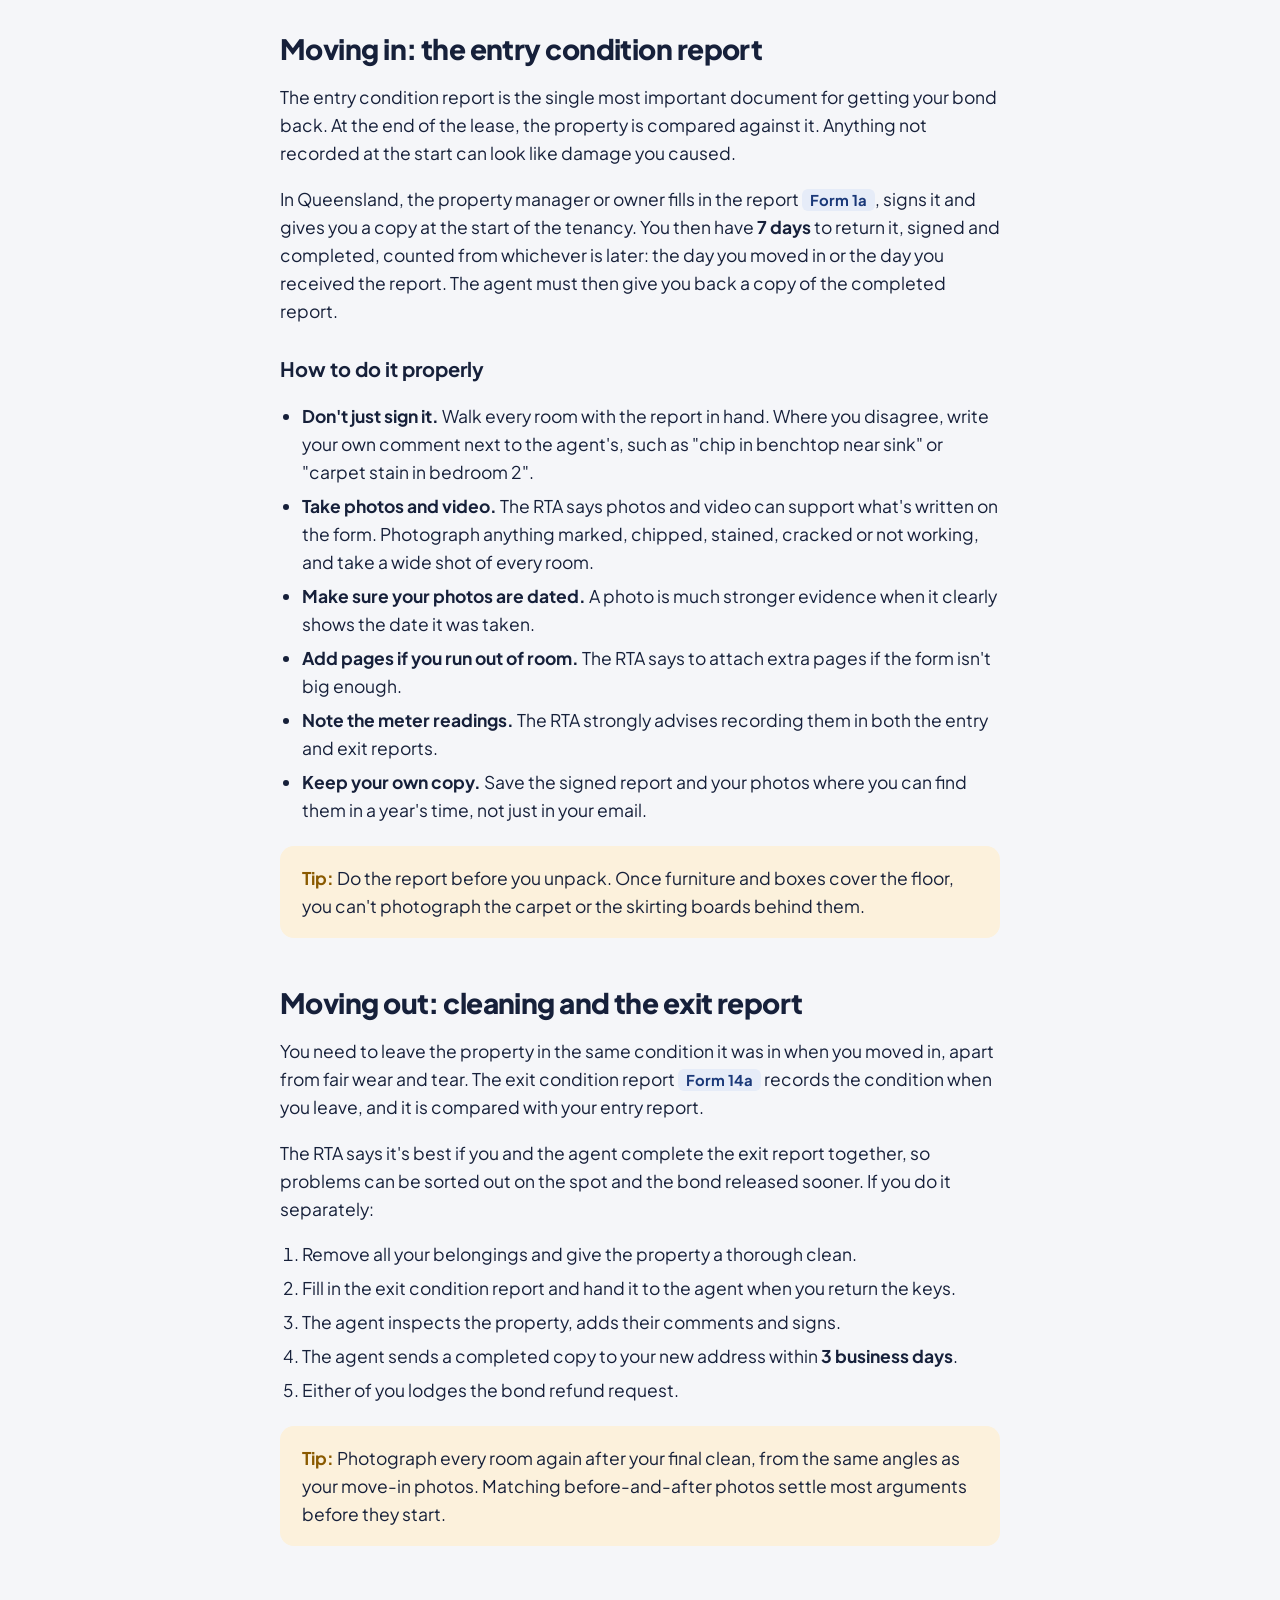
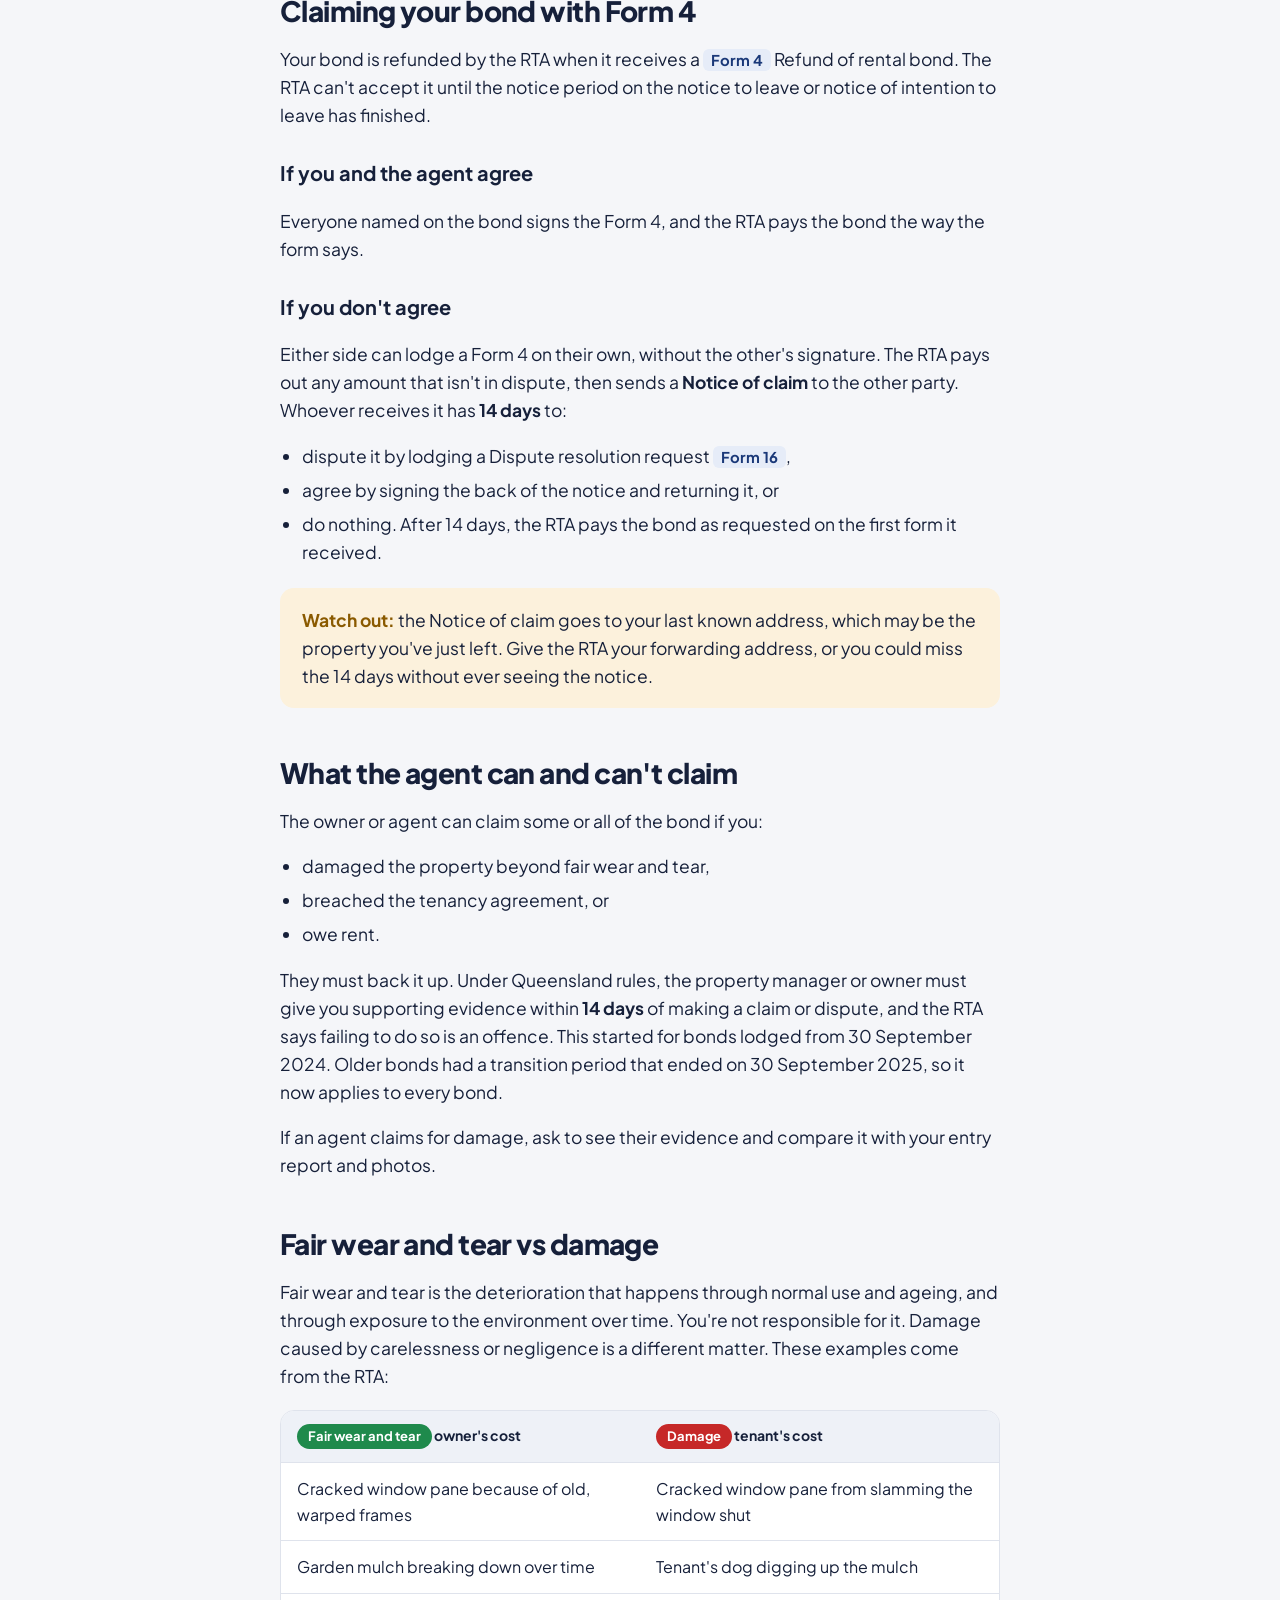
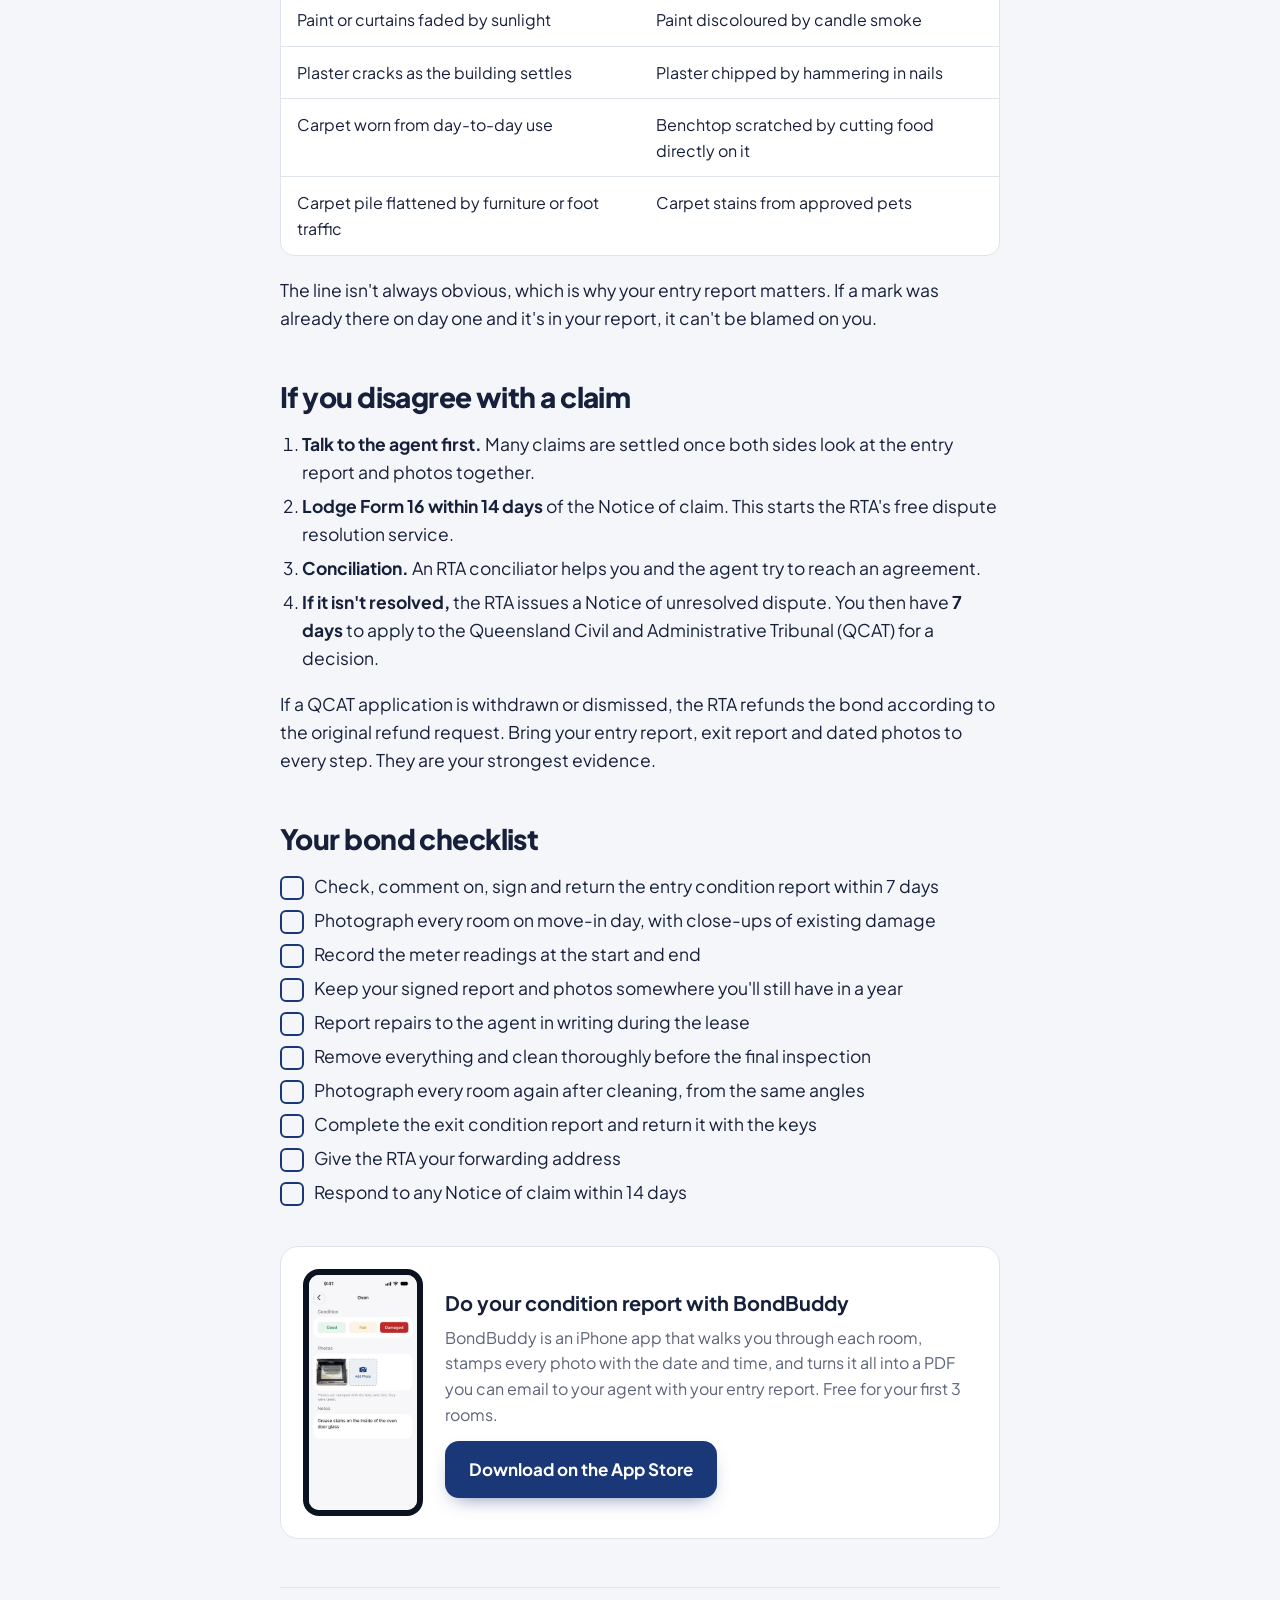
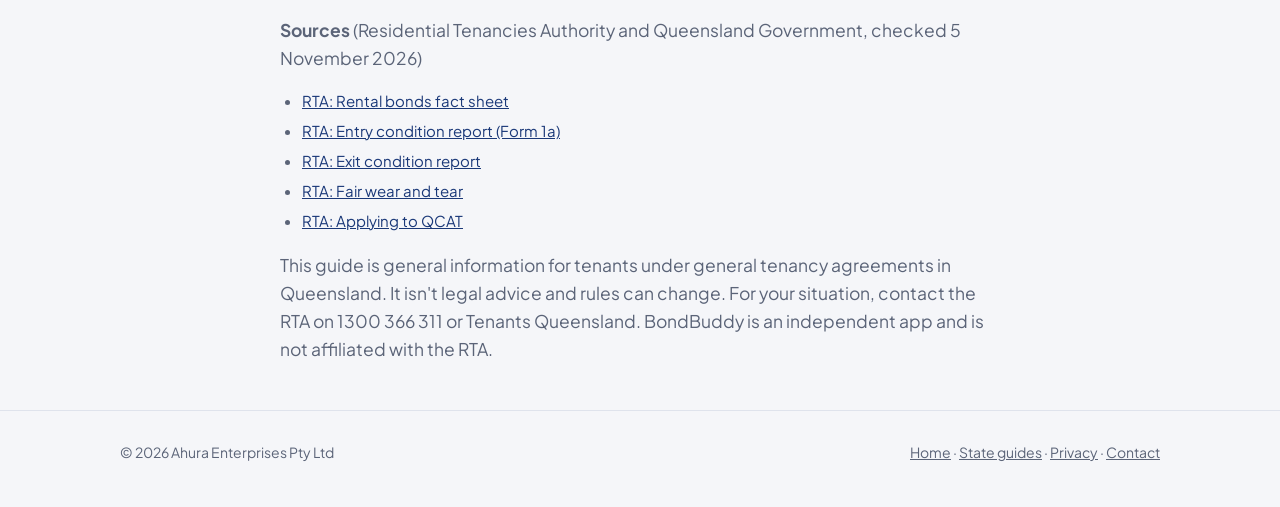
==== commit 14216afd: "Add files via upload" ====
--- a/bond-back-queensland.html
+++ b/bond-back-queensland.html
@@ -70,6 +70,7 @@
       BondBuddy
     </a>
     <nav class="nav">
+      <a class="hide-sm" href="guides.html">State guides</a>
       <a class="btn-small" href="https://apps.apple.com/app/apple-store/id6800467754?pt=128918970&amp;ct=bondbuddy-web&amp;mt=8">Get the app</a>
     </nav>
   </div>
@@ -77,7 +78,8 @@
 
 <main class="article">
   <div class="wrap">
-    <p class="crumbs"><a href="./">Home</a> / Guides / Queensland</p>
+    <p class="crumbs"><a href="./">Home</a> / <a href="guides.html">Guides</a> / Queensland</p>
+    <nav class="state-row" aria-label="Bond guides by state"><a class="here" href="bond-back-queensland.html">QLD</a><a href="bond-back-nsw.html">NSW</a><a href="bond-back-victoria.html">VIC</a><a href="bond-back-wa.html">WA</a><a href="bond-back-sa.html">SA</a><a href="bond-back-tasmania.html">TAS</a><a href="bond-back-act.html">ACT</a><a href="bond-back-nt.html">NT</a></nav>
     <h1>How to get your bond back in Queensland</h1>
     <span class="checked">✓ Checked against RTA guidance on 5 November 2026</span>
 
@@ -229,7 +231,7 @@
 <footer class="site-footer">
   <div class="wrap">
     <span>© 2026 Ahura Enterprises Pty Ltd</span>
-    <span><a href="./">Home</a> · <a href="privacy.html">Privacy</a> · <a href="mailto:ahuraenterprises@icloud.com">Contact</a></span>
+    <span><a href="./">Home</a> · <a href="guides.html">State guides</a> · <a href="privacy.html">Privacy</a> · <a href="mailto:ahuraenterprises@icloud.com">Contact</a></span>
   </div>
 </footer>
 
--- a/style.css
+++ b/style.css
@@ -285,3 +285,22 @@
 .sources { font-size: 15px; color: var(--muted); border-top: 1px solid var(--line); margin-top: 48px; padding-top: 10px; }
 .sources li { font-size: 15px; }
 .disclaimer { font-size: 14px; color: var(--muted); }
+
+/* ---------- State chooser ---------- */
+.state-row { display: flex; flex-wrap: wrap; gap: 8px; margin: 14px 0 6px; }
+.state-row a {
+  text-decoration: none; font-weight: 700; font-size: 14px; color: var(--navy);
+  background: var(--card); border: 1px solid var(--line); border-radius: 999px; padding: 7px 14px;
+}
+.state-row a:hover { border-color: var(--navy); }
+.state-row a.here { background: var(--navy); color: #fff; border-color: var(--navy); }
+.states-band { padding: 8px 0 0; }
+.states-band .panel { background: var(--card); border: 1px solid var(--line); border-radius: var(--radius); padding: 22px 24px; }
+.states-band h2 { font-size: 20px; margin: 0 0 2px; letter-spacing: -0.01em; }
+.states-band p { margin: 0; color: var(--muted); font-size: 15px; }
+.guide-grid { display: grid; grid-template-columns: repeat(2, 1fr); gap: 14px; margin-top: 26px; }
+.guide-grid a { display: block; text-decoration: none; color: var(--ink); background: var(--card); border: 1px solid var(--line); border-radius: 14px; padding: 18px 20px; }
+.guide-grid a:hover { border-color: var(--navy); }
+.guide-grid strong { display: block; font-size: 18px; }
+.guide-grid span { color: var(--muted); font-size: 15px; }
+@media (max-width: 600px) { .guide-grid { grid-template-columns: 1fr; } }
